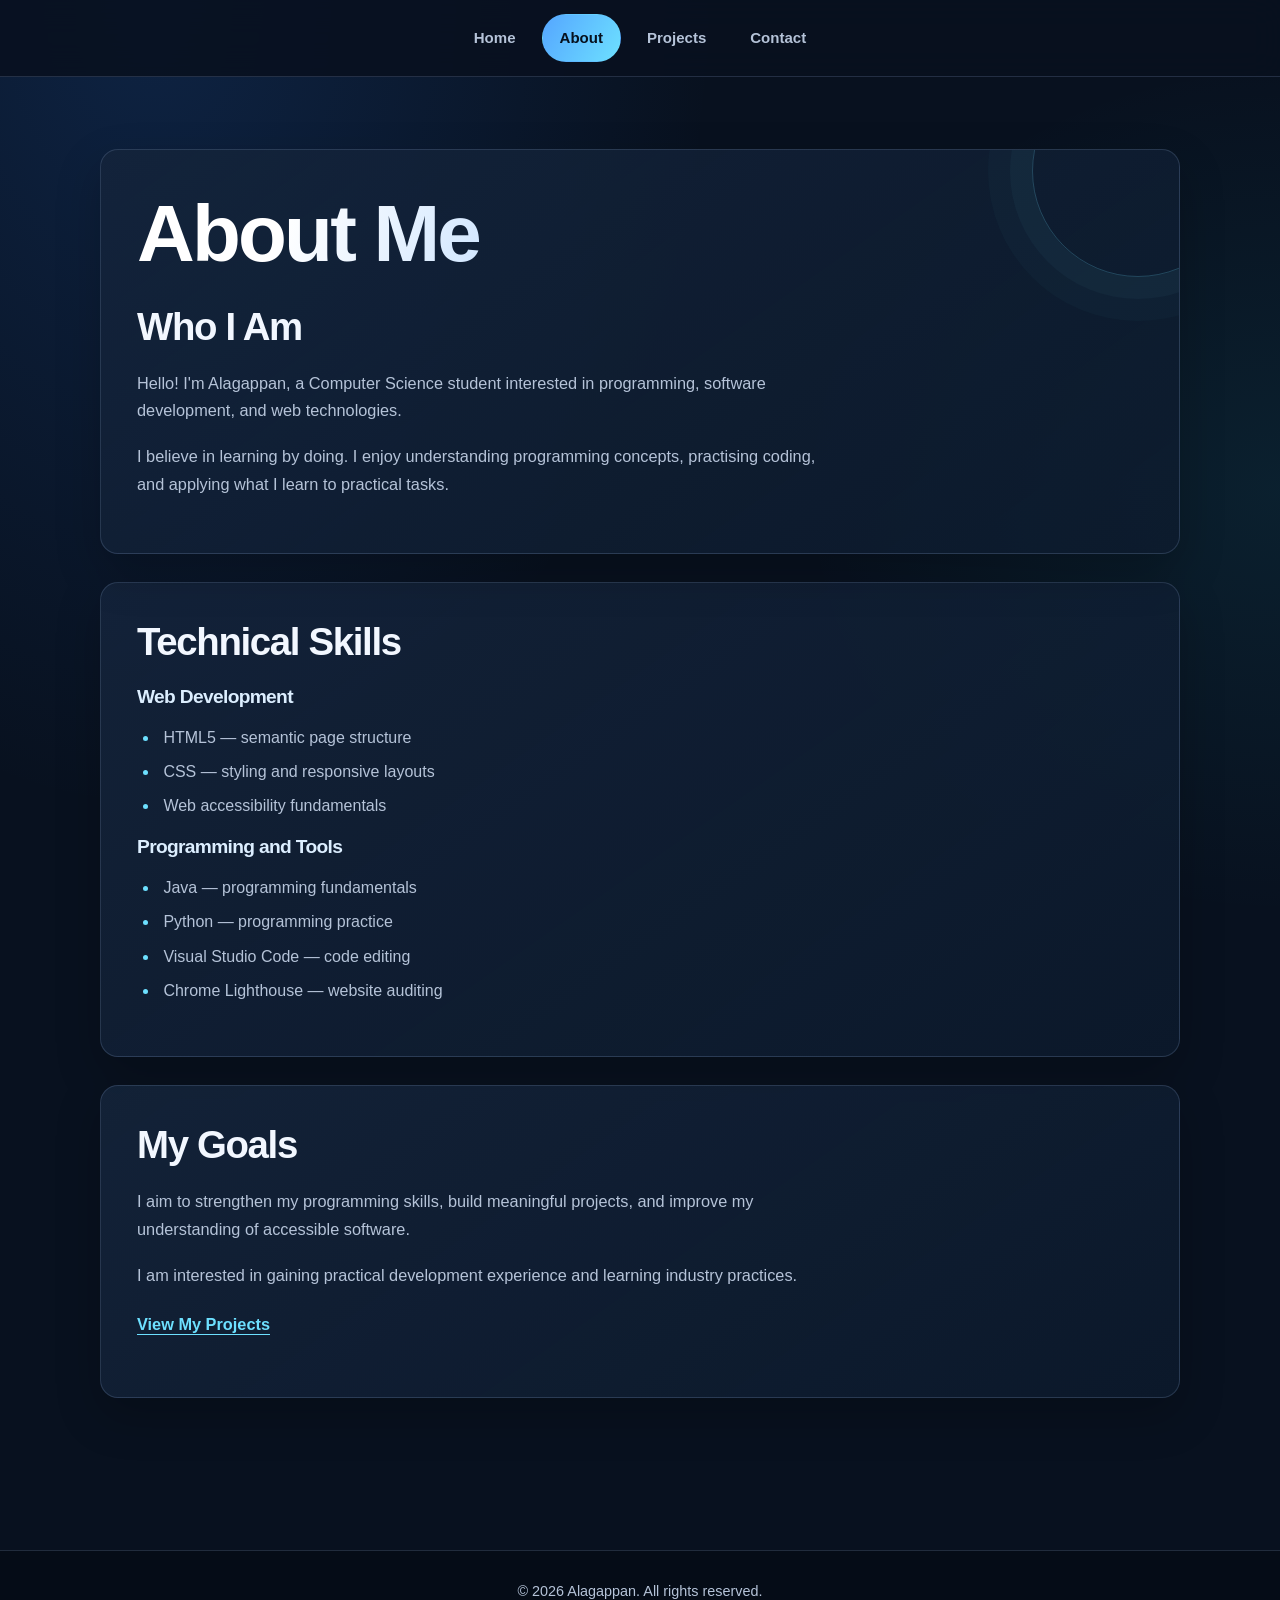
==== about.html @ 535830c8 "Add files via upload Add completed portfolio website" ====
<!DOCTYPE html>
<html lang="en">
<head>
    <meta charset="UTF-8">
    <meta name="viewport" content="width=device-width, initial-scale=1.0">

    <title>About Me | Alagappan's Portfolio</title>
    <meta name="description" content="Learn about Alagappan's technical skills, interests, and learning goals.">

    <!-- Connects this page to the CSS design -->
    <link rel="stylesheet" href="style.css">
</head>
<body>
    <a href="#main-content" class="skip-link">
        Skip to main content
    </a>

    <header>
        <nav aria-label="Main navigation">
            <a href="index.html">Home</a>
            <a href="about.html" aria-current="page">About</a>
            <a href="projects.html">Projects</a>
            <a href="contact.html">Contact</a>
        </nav>
    </header>

    <main id="main-content" tabindex="-1">
        <section aria-labelledby="about-heading">
            <h1 id="about-heading">About Me</h1>

            <h2>Who I Am</h2>

            <p>
                Hello! I'm Alagappan, a Computer Science student
                interested in programming, software development,
                and web technologies.
            </p>

            <p>
                I believe in learning by doing. I enjoy understanding
                programming concepts, practising coding, and applying
                what I learn to practical tasks.
            </p>
        </section>

        <section aria-labelledby="skills-heading">
            <h2 id="skills-heading">Technical Skills</h2>

            <h3>Web Development</h3>
            <ul>
                <li>HTML5 — semantic page structure</li>
                <li>CSS — styling and responsive layouts</li>
                <li>Web accessibility fundamentals</li>
            </ul>

            <h3>Programming and Tools</h3>
            <ul>
                <li>Java — programming fundamentals</li>
                <li>Python — programming practice</li>
                <li>Visual Studio Code — code editing</li>
                <li>Chrome Lighthouse — website auditing</li>
            </ul>
        </section>

        <section aria-labelledby="goals-heading">
            <h2 id="goals-heading">My Goals</h2>

            <p>
                I aim to strengthen my programming skills,
                build meaningful projects, and improve my
                understanding of accessible software.
            </p>

            <p>
                I am interested in gaining practical development
                experience and learning industry practices.
            </p>

            <p>
                <a href="projects.html">View My Projects</a>
            </p>
        </section>
    </main>

    <footer>
        <p>&copy; 2026 Alagappan. All rights reserved.</p>
    </footer>
</body>
</html>
---- style.css ----
/* =========================================================
   ALAGAPPAN'S PORTFOLIO — MODERN, RESPONSIVE STYLE
   Works with the existing index/about/projects/contact HTML.
   ========================================================= */


:root {
    color-scheme: dark;
    --page-bg: #08111f;
    --surface: #101d30;
    --surface-raised: #14243b;
    --text: #f2f7ff;
    --muted: #b5c3d8;
    --accent: #55a6ff;
    --accent-bright: #6de0ff;
    --border: rgba(159, 190, 230, 0.18);
    --shadow: 0 18px 45px rgba(0, 0, 0, 0.22);
    --radius: 18px;
    --content-width: 1080px;
}

* {
    box-sizing: border-box;
}

html {
    scroll-behavior: smooth;
    scroll-padding-top: 90px;
}

body {
    margin: 0;
    min-height: 100vh;
    font-family: "Inter", "Segoe UI", Arial, sans-serif;
    line-height: 1.7;
    color: var(--text);
    background:
        radial-gradient(ellipse at 12% 0%, rgba(40, 117, 230, 0.18), transparent 35rem),
        radial-gradient(ellipse at 100% 30%, rgba(40, 210, 230, 0.08), transparent 30rem),
        var(--page-bg);
}

/* Accessible skip link: hidden until focused */
.skip-link {
    position: fixed;
    top: 12px;
    left: 12px;
    z-index: 2000;
    padding: 12px 18px;
    color: #06101d;
    background: var(--accent-bright);
    border-radius: 10px;
    font-weight: 800;
    text-decoration: none;
    transform: translateY(-160%);
    transition: transform 180ms ease;
}

.skip-link:focus,
.skip-link:focus-visible {
    transform: translateY(0);
    outline: 3px solid #ffffff;
    outline-offset: 3px;
}

/* Navigation */
header {
    position: sticky;
    top: 0;
    z-index: 1000;
    padding: 14px 24px;
    background: rgba(8, 17, 31, 0.88);
    border-bottom: 1px solid var(--border);
    backdrop-filter: blur(16px);
    -webkit-backdrop-filter: blur(16px);
}

nav {
    width: min(100%, var(--content-width));
    margin: 0 auto;
    display: flex;
    justify-content: center;
    align-items: center;
    flex-wrap: wrap;
    gap: 8px;
}

nav a {
    display: inline-flex;
    align-items: center;
    justify-content: center;
    padding: 10px 17px;
    color: var(--muted);
    border: 1px solid transparent;
    border-radius: 999px;
    font-size: 0.94rem;
    font-weight: 600;
    text-decoration: none;
    transition:
        color 180ms ease,
        background-color 180ms ease,
        border-color 180ms ease,
        transform 180ms ease;
}

nav a:hover {
    color: var(--text);
    background: rgba(85, 166, 255, 0.11);
    border-color: var(--border);
    transform: translateY(-2px);
}

nav a[aria-current="page"] {
    color: #06101d;
    background: linear-gradient(120deg, var(--accent), var(--accent-bright));
    font-weight: 800;
}

/* Main content and page intro */
main {
    width: min(calc(100% - 40px), var(--content-width));
    min-height: 68vh;
    margin: 0 auto;
    padding: clamp(42px, 7vw, 88px) 0;
    animation: content-enter 500ms ease both;
}

h1,
h2,
h3 {
    line-height: 1.2;
    letter-spacing: -0.035em;
}

h1 {
    max-width: 850px;
    margin: 0 0 22px;
    font-size: clamp(2.5rem, 7vw, 5rem);
    font-weight: 800;
    background: linear-gradient(110deg, #ffffff 18%, #b8d9ff 56%, var(--accent-bright));
    color: transparent;
    background-clip: text;
    -webkit-background-clip: text;
}

h2 {
    margin: 0 0 20px;
    font-size: clamp(1.65rem, 4vw, 2.4rem);
    color: var(--text);
}

h3 {
    margin: 0 0 10px;
    font-size: 1.2rem;
    color: #dceeff;
}

p {
    max-width: 75ch;
    margin: 0 0 18px;
    color: var(--muted);
    font-size: 1.02rem;
}

strong {
    color: var(--text);
}

section {
    margin: 0 0 28px;
    padding: clamp(22px, 4vw, 36px);
    background: linear-gradient(145deg, rgba(20, 36, 59, 0.88), rgba(13, 27, 46, 0.78));
    border: 1px solid var(--border);
    border-radius: var(--radius);
    box-shadow: var(--shadow);
}

section:first-of-type {
    position: relative;
    overflow: hidden;
}

section:first-of-type::after {
    content: "";
    position: absolute;
    top: -85px;
    right: -65px;
    width: 210px;
    height: 210px;
    border: 1px solid rgba(109, 224, 255, 0.22);
    border-radius: 50%;
    box-shadow:
        0 0 0 22px rgba(109, 224, 255, 0.035),
        0 0 0 44px rgba(109, 224, 255, 0.025);
    pointer-events: none;
}

/* Links and buttons */
a {
    color: var(--accent-bright);
    text-underline-offset: 4px;
    transition: color 180ms ease;
}

main a:not(.skip-link) {
    font-weight: 700;
}

main a:not(.skip-link):hover {
    color: #ffffff;
}

main a[href$=".html"] {
    display: inline-block;
    margin: 4px 0;
}

button {
    min-height: 46px;
    padding: 12px 20px;
    color: #06101d;
    background: linear-gradient(120deg, var(--accent), var(--accent-bright));
    border: 0;
    border-radius: 12px;
    font: inherit;
    font-weight: 800;
    cursor: pointer;
    box-shadow: 0 8px 24px rgba(85, 166, 255, 0.2);
    transition: transform 180ms ease, box-shadow 180ms ease, filter 180ms ease;
}

button:hover {
    transform: translateY(-2px);
    box-shadow: 0 12px 30px rgba(85, 166, 255, 0.3);
    filter: brightness(1.07);
}

button:active {
    transform: translateY(0);
}

/* Project/article cards */
article {
    margin: 18px 0;
    padding: 22px;
    background: rgba(5, 15, 29, 0.45);
    border: 1px solid var(--border);
    border-radius: 14px;
    transition:
        transform 200ms ease,
        border-color 200ms ease,
        background-color 200ms ease;
}

article:hover {
    transform: translateY(-4px);
    border-color: rgba(109, 224, 255, 0.55);
    background: rgba(20, 44, 72, 0.75);
}

ul {
    padding-left: 1.4rem;
    color: var(--muted);
}

li {
    margin: 7px 0;
    padding-left: 4px;
}

li::marker {
    color: var(--accent-bright);
}

/* Contact form */
form {
    max-width: 720px;
}

.form-group {
    margin: 0 0 20px;
}

label {
    display: block;
    margin-bottom: 8px;
    color: var(--text);
    font-weight: 700;
}

input,
textarea {
    display: block;
    width: 100%;
    padding: 13px 15px;
    color: var(--text);
    background: rgba(5, 15, 29, 0.75);
    border: 1px solid rgba(159, 190, 230, 0.3);
    border-radius: 12px;
    font: inherit;
    transition: border-color 180ms ease, box-shadow 180ms ease, background 180ms ease;
}

input::placeholder,
textarea::placeholder {
    color: #9eafc5;
}

input:hover,
textarea:hover {
    border-color: rgba(109, 224, 255, 0.6);
}

input:focus,
textarea:focus {
    outline: none;
    border-color: var(--accent-bright);
    background: rgba(10, 25, 44, 0.98);
    box-shadow: 0 0 0 4px rgba(109, 224, 255, 0.14);
}

textarea {
    min-height: 140px;
    resize: vertical;
}

/* Visible keyboard focus */
a:focus-visible,
button:focus-visible,
input:focus-visible,
textarea:focus-visible {
    outline: 3px solid var(--accent-bright);
    outline-offset: 4px;
}

/* Footer */
footer {
    margin-top: 36px;
    padding: 28px 20px;
    text-align: center;
    background: rgba(4, 10, 19, 0.65);
    border-top: 1px solid var(--border);
}

footer p {
    margin: 0 auto;
    font-size: 0.9rem;
}

/* Responsive layout */
@media (min-width: 760px) {
    main {
        padding-top: 72px;
    }

    main > section:nth-of-type(n + 2) article {
        display: inline-block;
        vertical-align: top;
        width: calc(50% - 13px);
        min-height: 170px;
    }

    main > section:nth-of-type(n + 2) article:nth-of-type(odd) {
        margin-right: 16px;
    }
}

@media (max-width: 600px) {
    header {
        padding: 10px 12px;
    }

    nav {
        gap: 4px;
    }

    nav a {
        padding: 9px 12px;
        font-size: 0.88rem;
    }

    main {
        width: min(calc(100% - 24px), var(--content-width));
        padding: 32px 0;
    }

    section {
        padding: 22px 18px;
        border-radius: 15px;
    }

    article {
        padding: 18px;
    }

    h1 {
        font-size: clamp(2.25rem, 12vw, 3.5rem);
    }
}

/* Respect users who prefer reduced motion */
@media (prefers-reduced-motion: reduce) {
    *,
    *::before,
    *::after {
        scroll-behavior: auto !important;
        animation-duration: 0.01ms !important;
        animation-iteration-count: 1 !important;
        transition-duration: 0.01ms !important;
    }
}

@keyframes content-enter {
    from {
        opacity: 0;
        transform: translateY(10px);
    }

    to {
        opacity: 1;
        transform: translateY(0);
    }
}
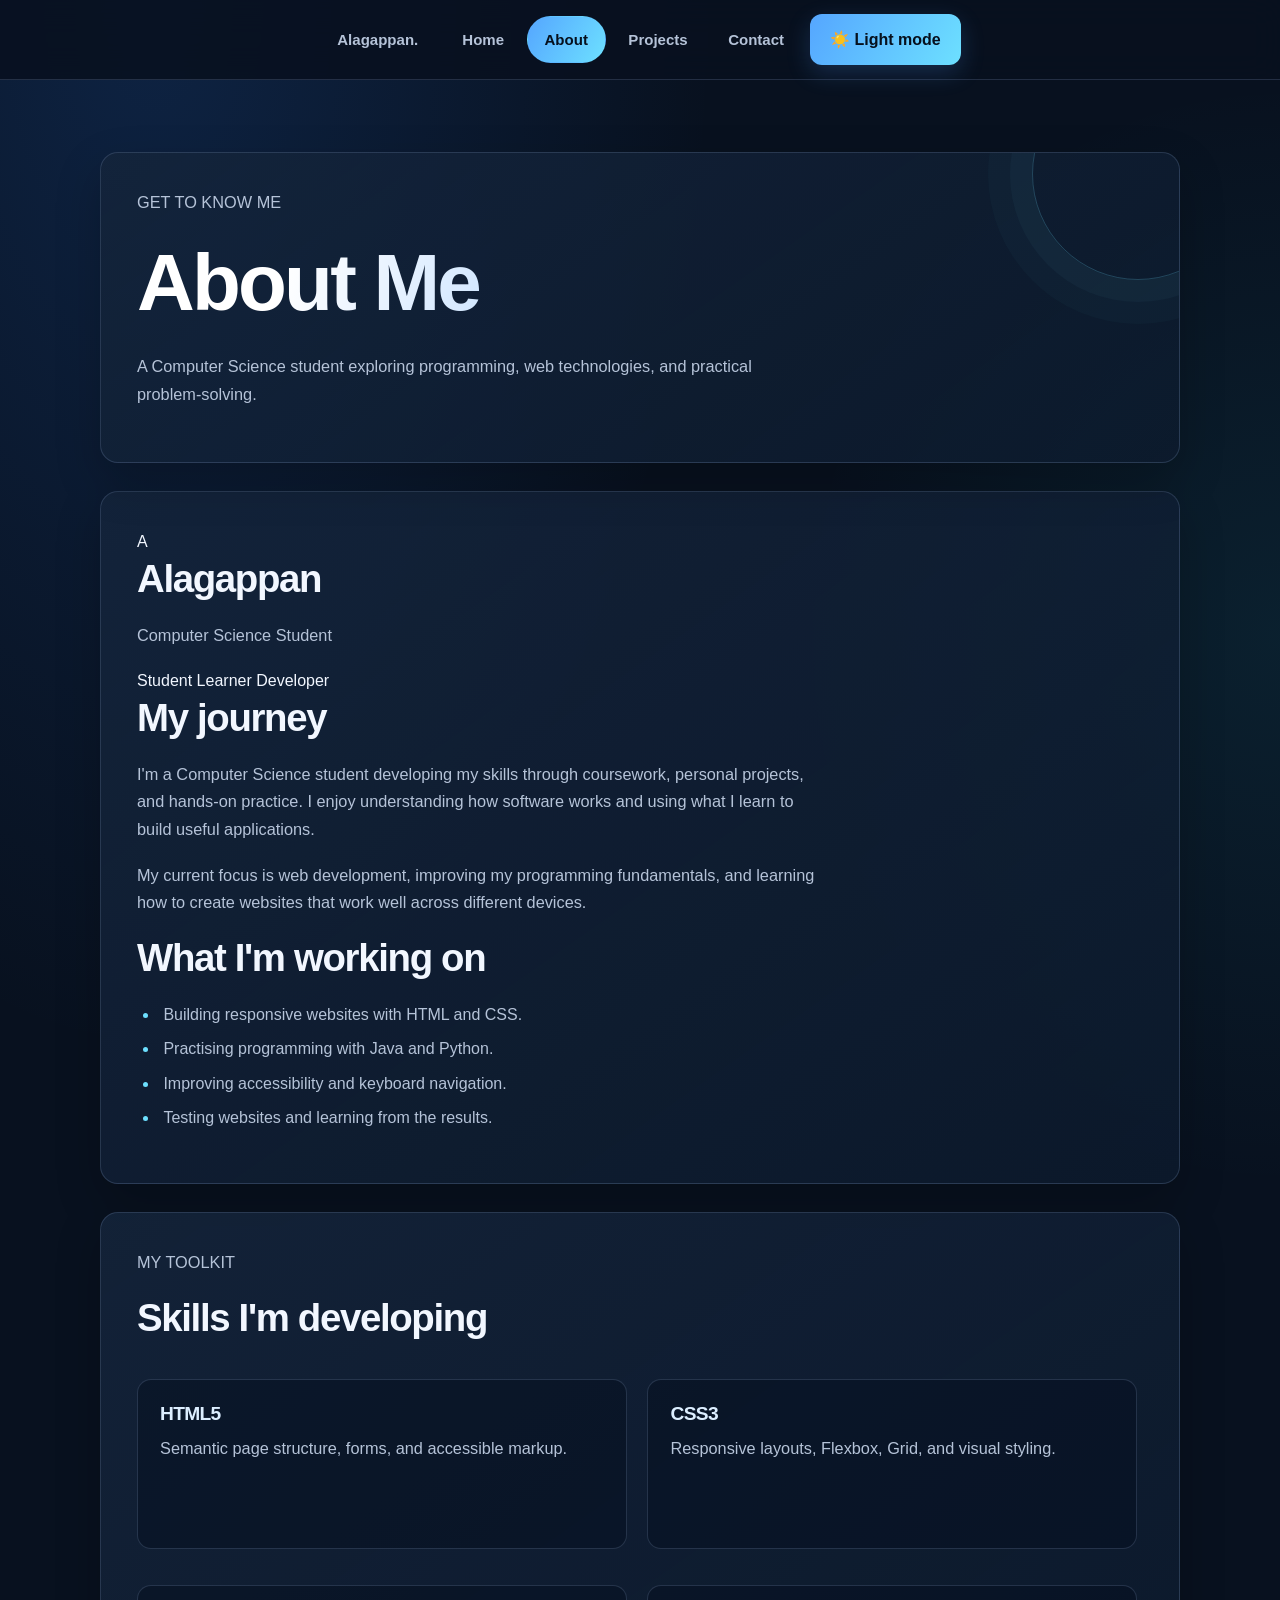
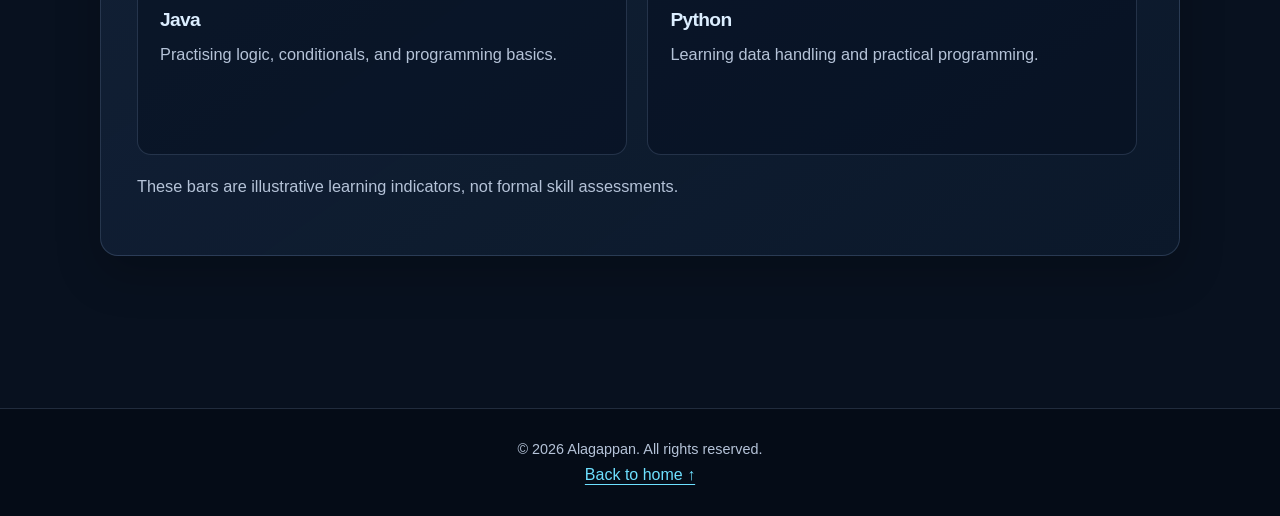
==== commit 72b22b2b: "Revamp About Me page with new layout and features Updated the About Me page with new content, improv" ====
--- a/about.html
+++ b/about.html
@@ -1,90 +1,130 @@
-
 <!DOCTYPE html>
 <html lang="en">
 <head>
     <meta charset="UTF-8">
     <meta name="viewport" content="width=device-width, initial-scale=1.0">
-
-    <title>About Me | Alagappan's Portfolio</title>
-    <meta name="description" content="Learn about Alagappan's technical skills, interests, and learning goals.">
-
-    <!-- Connects this page to the CSS design -->
+    <meta name="description" content="Learn more about Alagappan, his interests, and technical skills.">
+    <title>About | Alagappan's Portfolio</title>
     <link rel="stylesheet" href="style.css">
+    <script src="script.js" defer></script>
 </head>
 <body>
-    <a href="#main-content" class="skip-link">
-        Skip to main content
-    </a>
+    <a class="skip-link" href="#main-content">Skip to main content</a>
 
-    <header>
-        <nav aria-label="Main navigation">
-            <a href="index.html">Home</a>
-            <a href="about.html" aria-current="page">About</a>
-            <a href="projects.html">Projects</a>
-            <a href="contact.html">Contact</a>
+    <header class="site-header">
+        <nav class="navbar" aria-label="Main navigation">
+            <a class="logo" href="index.html">Alagappan<span>.</span></a>
+
+            <div class="nav-links">
+                <a href="index.html">Home</a>
+                <a href="about.html" aria-current="page">About</a>
+                <a href="projects.html">Projects</a>
+                <a href="contact.html">Contact</a>
+            </div>
+
+            <button class="theme-toggle" id="theme-toggle"
+                    type="button" aria-label="Switch to light mode"
+                    aria-pressed="false">
+                ☀️ Light mode
+            </button>
         </nav>
     </header>
 
     <main id="main-content" tabindex="-1">
-        <section aria-labelledby="about-heading">
-            <h1 id="about-heading">About Me</h1>
-
-            <h2>Who I Am</h2>
-
+        <section class="page-intro section">
+            <p class="eyebrow">GET TO KNOW ME</p>
+            <h1>About <span>Me</span></h1>
             <p>
-                Hello! I'm Alagappan, a Computer Science student
-                interested in programming, software development,
-                and web technologies.
-            </p>
-
-            <p>
-                I believe in learning by doing. I enjoy understanding
-                programming concepts, practising coding, and applying
-                what I learn to practical tasks.
+                A Computer Science student exploring programming,
+                web technologies, and practical problem-solving.
             </p>
         </section>
 
-        <section aria-labelledby="skills-heading">
-            <h2 id="skills-heading">Technical Skills</h2>
+        <section class="section about-layout">
+            <div class="about-panel">
+                <div class="profile-placeholder" aria-hidden="true">A</div>
+                <h2>Alagappan</h2>
+                <p class="muted-text">Computer Science Student</p>
+                <div class="tag-list">
+                    <span class="tag">Student</span>
+                    <span class="tag">Learner</span>
+                    <span class="tag">Developer</span>
+                </div>
+            </div>
 
-            <h3>Web Development</h3>
-            <ul>
-                <li>HTML5 — semantic page structure</li>
-                <li>CSS — styling and responsive layouts</li>
-                <li>Web accessibility fundamentals</li>
-            </ul>
+            <div class="about-content">
+                <h2>My journey</h2>
+                <p>
+                    I'm a Computer Science student developing my skills
+                    through coursework, personal projects, and hands-on
+                    practice. I enjoy understanding how software works
+                    and using what I learn to build useful applications.
+                </p>
+                <p>
+                    My current focus is web development, improving my
+                    programming fundamentals, and learning how to create
+                    websites that work well across different devices.
+                </p>
 
-            <h3>Programming and Tools</h3>
-            <ul>
-                <li>Java — programming fundamentals</li>
-                <li>Python — programming practice</li>
-                <li>Visual Studio Code — code editing</li>
-                <li>Chrome Lighthouse — website auditing</li>
-            </ul>
+                <h2>What I'm working on</h2>
+                <ul class="feature-list">
+                    <li>Building responsive websites with HTML and CSS.</li>
+                    <li>Practising programming with Java and Python.</li>
+                    <li>Improving accessibility and keyboard navigation.</li>
+                    <li>Testing websites and learning from the results.</li>
+                </ul>
+            </div>
         </section>
 
-        <section aria-labelledby="goals-heading">
-            <h2 id="goals-heading">My Goals</h2>
+        <section class="section">
+            <div class="section-heading">
+                <p class="eyebrow">MY TOOLKIT</p>
+                <h2>Skills I'm developing</h2>
+            </div>
 
-            <p>
-                I aim to strengthen my programming skills,
-                build meaningful projects, and improve my
-                understanding of accessible software.
-            </p>
+            <div class="card-grid two-columns">
+                <article class="info-card skill-card">
+                    <h3>HTML5</h3>
+                    <p>Semantic page structure, forms, and accessible markup.</p>
+                    <div class="skill-track" aria-label="Learning progress">
+                        <span style="width: 75%"></span>
+                    </div>
+                </article>
 
-            <p>
-                I am interested in gaining practical development
-                experience and learning industry practices.
-            </p>
+                <article class="info-card skill-card">
+                    <h3>CSS3</h3>
+                    <p>Responsive layouts, Flexbox, Grid, and visual styling.</p>
+                    <div class="skill-track" aria-label="Learning progress">
+                        <span style="width: 70%"></span>
+                    </div>
+                </article>
 
-            <p>
-                <a href="projects.html">View My Projects</a>
+                <article class="info-card skill-card">
+                    <h3>Java</h3>
+                    <p>Practising logic, conditionals, and programming basics.</p>
+                    <div class="skill-track" aria-label="Learning progress">
+                        <span style="width: 60%"></span>
+                    </div>
+                </article>
+
+                <article class="info-card skill-card">
+                    <h3>Python</h3>
+                    <p>Learning data handling and practical programming.</p>
+                    <div class="skill-track" aria-label="Learning progress">
+                        <span style="width: 60%"></span>
+                    </div>
+                </article>
+            </div>
+            <p class="muted-text small-note">
+                These bars are illustrative learning indicators, not formal
+                skill assessments.
             </p>
         </section>
     </main>
 
-    <footer>
-        <p>&copy; 2026 Alagappan. All rights reserved.</p>
+    <footer class="site-footer">
+        <p>© 2026 Alagappan. All rights reserved.</p>
+        <a href="index.html">Back to home ↑</a>
     </footer>
 </body>
-</html>+</html>
